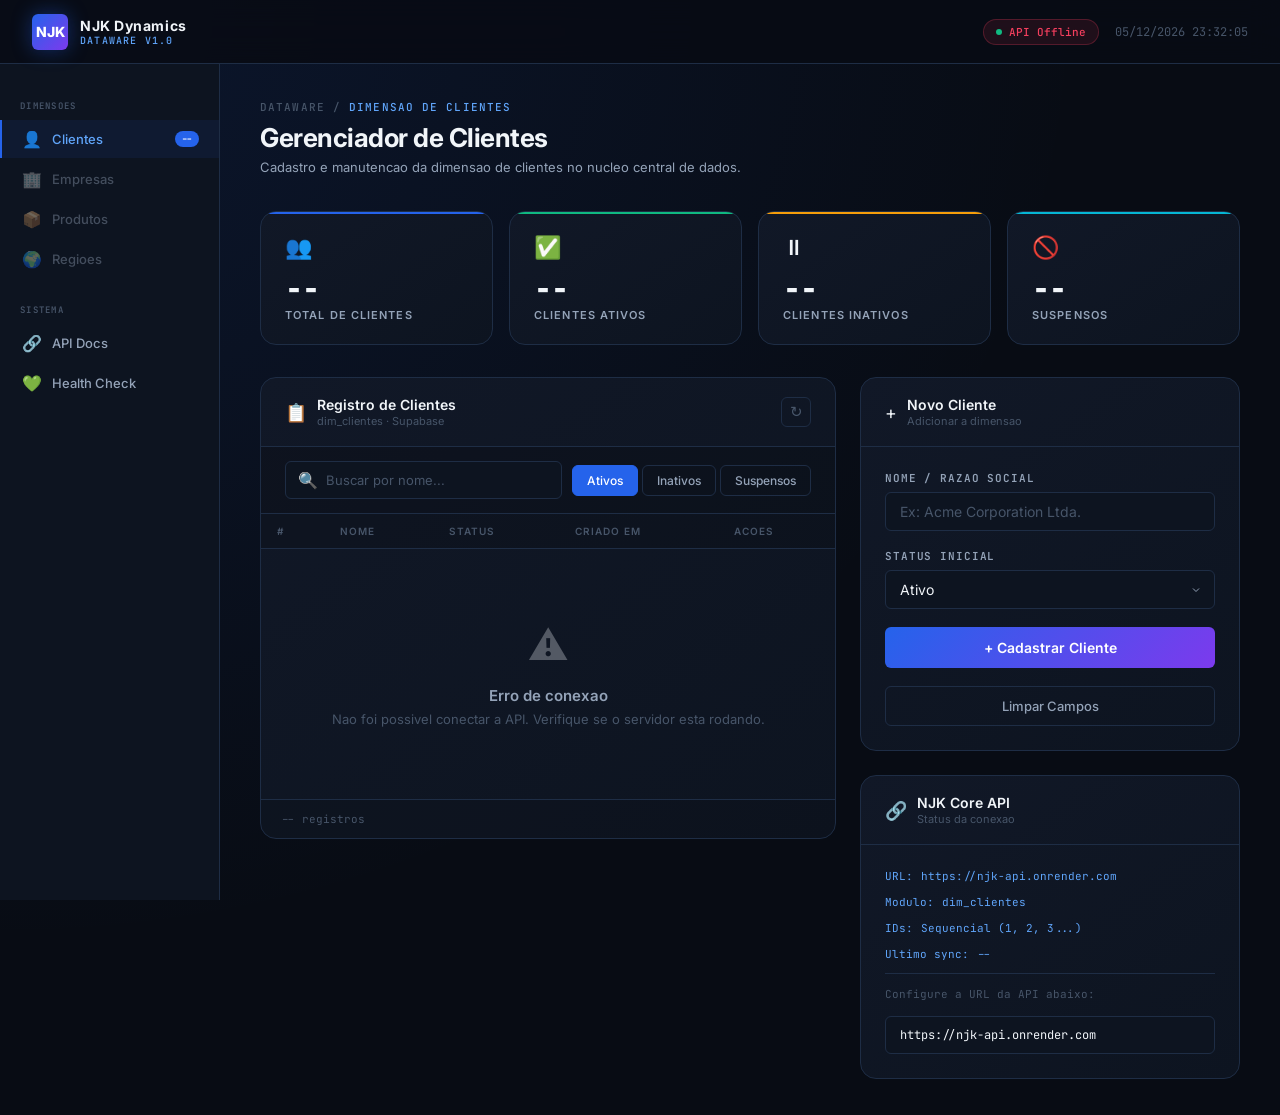
==== apps/dataware/index.html @ 61685c89 "Primeiro deploy do NJK Dynamics" ====
﻿<!DOCTYPE html>
<html lang="pt-BR">
<head>
  <meta charset="UTF-8" />
  <meta name="viewport" content="width=device-width, initial-scale=1.0" />
  <title>NJK Dynamics — Painel DATAWARE</title>
  <meta name="description" content="Painel administrativo corporativo do NJK DATAWARE — gerenciamento centralizado de dimensões de dados." />
  <link rel="preconnect" href="https://fonts.googleapis.com" />
  <link rel="preconnect" href="https://fonts.gstatic.com" crossorigin />
  <link href="https://fonts.googleapis.com/css2?family=Inter:wght@300;400;500;600;700;800&family=JetBrains+Mono:wght@400;500&display=swap" rel="stylesheet" />
  <link rel="stylesheet" href="../../src/styles/tokens.css" />
  <link rel="stylesheet" href="../../src/styles/dataware.css" />
</head>
<body>

  <!-- ══ TOPBAR ══════════════════════════════════════════ -->
  <header class="topbar">
    <div class="topbar-brand">
      <div class="brand-logo">NJK</div>
      <div>
        <div class="brand-name">NJK Dynamics</div>
        <div class="brand-sub">DATAWARE v1.0</div>
      </div>
    </div>
    <div class="topbar-right">
      <div class="status-pill" id="api-status-pill">
        <div class="status-dot"></div>
        <span id="api-status-text">Verificando...</span>
      </div>
      <div class="topbar-clock" id="topbar-clock"></div>
    </div>
  </header>

  <!-- ══ SIDEBAR ═════════════════════════════════════════ -->
  <nav class="sidebar">
    <div class="sidebar-section-label">Dimensoes</div>
    <a class="sidebar-item active" href="#" onclick="return false;">
      <span class="sidebar-icon">&#128100;</span>
      <span>Clientes</span>
      <span class="sidebar-badge" id="badge-count">--</span>
    </a>
    <a class="sidebar-item" href="#" onclick="return false;" style="opacity:.4;cursor:not-allowed">
      <span class="sidebar-icon">&#127970;</span>
      <span>Empresas</span>
    </a>
    <a class="sidebar-item" href="#" onclick="return false;" style="opacity:.4;cursor:not-allowed">
      <span class="sidebar-icon">&#128230;</span>
      <span>Produtos</span>
    </a>
    <a class="sidebar-item" href="#" onclick="return false;" style="opacity:.4;cursor:not-allowed">
      <span class="sidebar-icon">&#127757;</span>
      <span>Regioes</span>
    </a>
    <div class="sidebar-section-label" style="margin-top:12px">Sistema</div>
    <a class="sidebar-item" href="https://njk-api.onrender.com/docs" target="_blank">
      <span class="sidebar-icon">&#128279;</span>
      <span>API Docs</span>
    </a>
    <a class="sidebar-item" href="https://njk-api.onrender.com/health" target="_blank">
      <span class="sidebar-icon">&#128154;</span>
      <span>Health Check</span>
    </a>
  </nav>

  <!-- ══ MODAL DE CONFIRMACAO DE EXCLUSAO ════════════════ -->
  <div class="modal-overlay hidden" id="delete-modal">
    <div class="modal" role="dialog" aria-modal="true" aria-labelledby="modal-title">
      <div class="modal-icon">&#128465;</div>
      <div class="modal-title" id="modal-title">Confirmar Exclusao</div>
      <div class="modal-desc">
        Voce esta prestes a remover permanentemente o cliente<br>
        <span class="modal-cliente-name" id="modal-cliente-name"></span>.<br><br>
        Esta acao nao pode ser desfeita.
      </div>
      <div class="modal-actions">
        <button class="btn-cancel" id="btn-modal-cancel" onclick="closeDeleteModal()">Cancelar</button>
        <button class="btn-confirm-delete" id="btn-modal-confirm" onclick="confirmDelete()">
          <span id="btn-confirm-content">&#128465; Excluir</span>
        </button>
      </div>
    </div>
  </div>

  <!-- ══ MAIN ════════════════════════════════════════════ -->
  <main class="main">

    <!-- Page Header -->
    <div class="page-header">
      <div class="page-breadcrumb">DATAWARE / <span>Dimensao de Clientes</span></div>
      <h1 class="page-title">Gerenciador de Clientes</h1>
      <p class="page-subtitle">Cadastro e manutencao da dimensao de clientes no nucleo central de dados.</p>
    </div>

    <!-- KPI Cards -->
    <div class="kpi-grid">
      <div class="kpi-card blue">
        <span class="kpi-icon">&#128101;</span>
        <div class="kpi-value" id="kpi-total">--</div>
        <div class="kpi-label">Total de Clientes</div>
      </div>
      <div class="kpi-card emerald">
        <span class="kpi-icon">&#9989;</span>
        <div class="kpi-value" id="kpi-ativos">--</div>
        <div class="kpi-label">Clientes Ativos</div>
      </div>
      <div class="kpi-card amber">
        <span class="kpi-icon">&#9208;</span>
        <div class="kpi-value" id="kpi-inativos">--</div>
        <div class="kpi-label">Clientes Inativos</div>
      </div>
      <div class="kpi-card cyan">
        <span class="kpi-icon">&#128683;</span>
        <div class="kpi-value" id="kpi-suspensos">--</div>
        <div class="kpi-label">Suspensos</div>
      </div>
    </div>

    <!-- Content Grid -->
    <div class="content-grid">

      <!-- ── Tabela de Clientes ─────────────────────────── -->
      <div class="panel">
        <div class="panel-header">
          <div class="panel-title-group">
            <span class="panel-icon">&#128203;</span>
            <div>
              <div class="panel-title">Registro de Clientes</div>
              <div class="panel-subtitle">dim_clientes · Supabase</div>
            </div>
          </div>
          <button class="btn-icon" id="btn-refresh" title="Atualizar lista" onclick="loadClientes()">&#8635;</button>
        </div>

        <div class="toolbar">
          <div class="search-box">
            <span style="color:var(--text-muted)">&#128269;</span>
            <input type="text" id="search-input" placeholder="Buscar por nome..." oninput="filterTable()" />
          </div>
          <div class="filter-tabs">
            <button class="filter-tab active" id="tab-ativo"    onclick="setFilter('ativo')">Ativos</button>
            <button class="filter-tab"        id="tab-inativo"  onclick="setFilter('inativo')">Inativos</button>
            <button class="filter-tab"        id="tab-suspenso" onclick="setFilter('suspenso')">Suspensos</button>
          </div>
        </div>

        <div class="table-wrapper">
          <table id="clientes-table">
            <thead>
              <tr>
                <th>#</th>
                <th>Nome</th>
                <th>Status</th>
                <th>Criado em</th>
                <th>Acoes</th>
              </tr>
            </thead>
            <tbody id="clientes-tbody">
              <tr><td colspan="5">
                <div class="empty-state">
                  <div class="empty-icon">&#9203;</div>
                  <div class="empty-title">Carregando dados...</div>
                  <div class="empty-desc">Aguarde a conexao com a API.</div>
                </div>
              </td></tr>
            </tbody>
          </table>
        </div>

        <div class="table-footer">
          <span class="table-footer-info" id="table-info">-- registros</span>
          <span class="table-footer-info" id="table-ts"></span>
        </div>
      </div>

      <!-- ── Painel direito ─────────────────────────────── -->
      <div class="form-panel">

        <!-- Form Novo Cliente -->
        <div class="panel">
          <div class="panel-header">
            <div class="panel-title-group">
              <span class="panel-icon">&#43;</span>
              <div>
                <div class="panel-title">Novo Cliente</div>
                <div class="panel-subtitle">Adicionar a dimensao</div>
              </div>
            </div>
          </div>
          <div class="form-body">
            <div class="form-group">
              <label class="form-label" for="input-nome">Nome / Razao Social</label>
              <input class="form-input" type="text" id="input-nome"
                placeholder="Ex: Acme Corporation Ltda." maxlength="200" autocomplete="off" />
            </div>
            <div class="form-group">
              <label class="form-label" for="input-status">Status Inicial</label>
              <select class="form-input form-select" id="input-status">
                <option value="ativo">Ativo</option>
                <option value="inativo">Inativo</option>
                <option value="suspenso">Suspenso</option>
              </select>
            </div>
            <button class="btn-primary" id="btn-add" onclick="addCliente()">
              <span id="btn-add-content">+ Cadastrar Cliente</span>
            </button>
            <button class="btn-secondary" onclick="clearForm()">Limpar Campos</button>
          </div>
        </div>

        <!-- Status da API -->
        <div class="panel">
          <div class="panel-header">
            <div class="panel-title-group">
              <span class="panel-icon">&#128279;</span>
              <div>
                <div class="panel-title">NJK Core API</div>
                <div class="panel-subtitle">Status da conexao</div>
              </div>
            </div>
          </div>
          <div class="form-body" style="gap:12px">
            <div class="api-url-display"><span>URL:</span><span id="display-api-url">https://njk-api.onrender.com</span></div>
            <div class="api-url-display"><span>Modulo:</span><span>dim_clientes</span></div>
            <div class="api-url-display"><span>IDs:</span><span>Sequencial (1, 2, 3...)</span></div>
            <div class="api-url-display"><span>Ultimo sync:</span><span id="display-last-sync">--</span></div>
            <div class="form-divider"></div>
            <p style="font-size:11px;color:var(--text-muted);font-family:var(--font-mono);line-height:1.6">
              Configure a URL da API abaixo:
            </p>
            <input class="form-input" type="text" id="api-url-input"
              value="https://njk-api.onrender.com"
              style="font-family:var(--font-mono);font-size:12px"
              onchange="onApiUrlChange()" />
          </div>
        </div>

      </div><!-- /form-panel -->
    </div><!-- /content-grid -->
  </main>

  <!-- ══ TOAST CONTAINER ═════════════════════════════════ -->
  <div class="toast-container" id="toast-container"></div>

  <script src="../../src/pages/dataware-clientes.js"></script>
</body>
</html>
---- src/styles/tokens.css ----
﻿/* NJK Dynamics — design tokens (SSOT: master_context.md) */
:root {
  --bg-base:        #080c14;
  --bg-surface:     #0d1420;
  --bg-card:        #111827;
  --bg-input:       #0d1420;
  --border:         #1e2d45;
  --border-focus:   #2563eb;
  --border-glow:    rgba(37, 99, 235, 0.4);
  --accent-blue:    #2563eb;
  --accent-cyan:    #06b6d4;
  --accent-emerald: #10b981;
  --accent-amber:   #f59e0b;
  --accent-rose:    #f43f5e;
  --accent-purple:  #7c3aed;
  --text-primary:   #f1f5f9;
  --text-secondary: #94a3b8;
  --text-muted:     #475569;
  --text-accent:    #60a5fa;
  --gradient-brand: linear-gradient(135deg, #2563eb 0%, #7c3aed 100%);
  --gradient-card:  linear-gradient(145deg, #111827 0%, #0d1420 100%);
  --gradient-glow:  radial-gradient(ellipse at top left, rgba(37,99,235,0.12) 0%, transparent 60%);
  --font-sans:  'Inter', system-ui, sans-serif;
  --font-mono:  'JetBrains Mono', monospace;
  --transition: all 0.22s cubic-bezier(0.4,0,0.2,1);
}
---- src/styles/dataware.css ----
﻿/* ================================================================
   DESIGN SYSTEM -- NJK DATAWARE
================================================================ */
:root {
  --bg-base:        #080c14;
  --bg-surface:     #0d1420;
  --bg-card:        #111827;
  --bg-input:       #0d1420;
  --border:         #1e2d45;
  --border-focus:   #2563eb;
  --border-glow:    rgba(37, 99, 235, 0.4);
  --accent-blue:    #2563eb;
  --accent-cyan:    #06b6d4;
  --accent-emerald: #10b981;
  --accent-amber:   #f59e0b;
  --accent-rose:    #f43f5e;
  --text-primary:   #f1f5f9;
  --text-secondary: #94a3b8;
  --text-muted:     #475569;
  --text-accent:    #60a5fa;
  --gradient-brand: linear-gradient(135deg, #2563eb 0%, #7c3aed 100%);
  --gradient-card:  linear-gradient(145deg, #111827 0%, #0d1420 100%);
  --gradient-glow:  radial-gradient(ellipse at top left, rgba(37,99,235,0.12) 0%, transparent 60%);
  --radius-sm: 6px;
  --radius-md: 10px;
  --radius-lg: 16px;
  --shadow-md:   0 4px 20px rgba(0,0,0,0.6);
  --shadow-glow: 0 0 40px rgba(37,99,235,0.15);
  --font-sans: 'Inter', system-ui, sans-serif;
  --font-mono: 'JetBrains Mono', monospace;
  --transition: all 0.2s cubic-bezier(0.4,0,0.2,1);
}
*, *::before, *::after { box-sizing: border-box; margin: 0; padding: 0; }
html { scroll-behavior: smooth; }
body {
  font-family: var(--font-sans);
  background-color: var(--bg-base);
  color: var(--text-primary);
  min-height: 100vh;
  background-image: var(--gradient-glow);
  overflow-x: hidden;
}
::-webkit-scrollbar { width: 6px; }
::-webkit-scrollbar-track { background: var(--bg-base); }
::-webkit-scrollbar-thumb { background: var(--border); border-radius: 3px; }
::-webkit-scrollbar-thumb:hover { background: var(--accent-blue); }

/* ── TOPBAR ─────────────────────────────────────────── */
.topbar {
  position: fixed; top: 0; left: 0; right: 0; height: 64px;
  background: rgba(8,12,20,0.9);
  backdrop-filter: blur(16px);
  border-bottom: 1px solid var(--border);
  display: flex; align-items: center; justify-content: space-between;
  padding: 0 32px; z-index: 100;
}
.topbar-brand { display: flex; align-items: center; gap: 12px; }
.brand-logo {
  width: 36px; height: 36px;
  background: var(--gradient-brand);
  border-radius: var(--radius-sm);
  display: flex; align-items: center; justify-content: center;
  font-size: 14px; font-weight: 800; color: #fff;
  box-shadow: 0 0 20px rgba(37,99,235,0.4);
}
.brand-name { font-size: 14px; font-weight: 700; letter-spacing: 0.04em; }
.brand-sub  { font-size: 10px; font-weight: 500; letter-spacing: 0.12em; color: var(--text-accent); text-transform: uppercase; font-family: var(--font-mono); }
.topbar-right { display: flex; align-items: center; gap: 16px; }
.status-pill {
  display: flex; align-items: center; gap: 7px;
  padding: 5px 12px;
  background: rgba(16,185,129,0.1);
  border: 1px solid rgba(16,185,129,0.25);
  border-radius: 100px;
  font-size: 11px; font-weight: 500; color: var(--accent-emerald);
  font-family: var(--font-mono); transition: var(--transition);
}
.status-dot { width: 6px; height: 6px; border-radius: 50%; background: var(--accent-emerald); animation: pulse-dot 2s infinite; }
@keyframes pulse-dot { 0%,100%{opacity:1;transform:scale(1)} 50%{opacity:.5;transform:scale(.8)} }
.topbar-clock { font-family: var(--font-mono); font-size: 12px; color: var(--text-muted); }

/* ── SIDEBAR ────────────────────────────────────────── */
.sidebar {
  position: fixed; top: 64px; left: 0;
  width: 220px; height: calc(100vh - 64px);
  background: var(--bg-surface);
  border-right: 1px solid var(--border);
  padding: 24px 0; display: flex; flex-direction: column; gap: 2px; overflow-y: auto;
}
.sidebar-section-label {
  font-size: 9px; font-weight: 600; letter-spacing: 0.14em;
  color: var(--text-muted); text-transform: uppercase;
  padding: 12px 20px 6px; font-family: var(--font-mono);
}
.sidebar-item {
  display: flex; align-items: center; gap: 10px;
  padding: 9px 20px; cursor: pointer;
  font-size: 13px; font-weight: 500; color: var(--text-secondary);
  transition: var(--transition); border-left: 2px solid transparent; text-decoration: none;
}
.sidebar-item:hover { color: var(--text-primary); background: rgba(255,255,255,0.04); }
.sidebar-item.active { color: var(--text-accent); background: rgba(37,99,235,0.08); border-left-color: var(--accent-blue); }
.sidebar-icon { font-size: 16px; width: 20px; text-align: center; }
.sidebar-badge {
  margin-left: auto; background: var(--accent-blue); color: #fff;
  font-size: 9px; font-weight: 700; padding: 2px 7px; border-radius: 100px; font-family: var(--font-mono);
}

/* ── MAIN ───────────────────────────────────────────── */
.main { margin-left: 220px; margin-top: 64px; padding: 36px 40px; min-height: calc(100vh - 64px); }

/* ── PAGE HEADER ────────────────────────────────────── */
.page-header { margin-bottom: 36px; }
.page-breadcrumb { font-size: 11px; font-weight: 500; color: var(--text-muted); text-transform: uppercase; letter-spacing: 0.1em; font-family: var(--font-mono); margin-bottom: 8px; }
.page-breadcrumb span { color: var(--text-accent); }
.page-title { font-size: 26px; font-weight: 700; letter-spacing: -0.5px; line-height: 1.2; }
.page-subtitle { margin-top: 6px; font-size: 13px; color: var(--text-secondary); }

/* ── KPI CARDS ──────────────────────────────────────── */
.kpi-grid { display: grid; grid-template-columns: repeat(auto-fit, minmax(200px, 1fr)); gap: 16px; margin-bottom: 32px; }
.kpi-card {
  background: var(--gradient-card); border: 1px solid var(--border); border-radius: var(--radius-lg);
  padding: 22px 24px; position: relative; overflow: hidden; transition: var(--transition);
}
.kpi-card::before { content:''; position:absolute; top:0; left:0; right:0; height:2px; border-radius:var(--radius-lg) var(--radius-lg) 0 0; }
.kpi-card.blue::before    { background: var(--accent-blue); }
.kpi-card.emerald::before { background: var(--accent-emerald); }
.kpi-card.amber::before   { background: var(--accent-amber); }
.kpi-card.cyan::before    { background: var(--accent-cyan); }
.kpi-card:hover { border-color: rgba(37,99,235,0.35); transform: translateY(-2px); box-shadow: var(--shadow-glow); }
.kpi-icon { font-size: 22px; margin-bottom: 14px; display: block; }
.kpi-value { font-size: 30px; font-weight: 800; letter-spacing: -1px; font-family: var(--font-mono); line-height: 1; margin-bottom: 4px; }
.kpi-label { font-size: 11px; font-weight: 600; text-transform: uppercase; letter-spacing: 0.1em; color: var(--text-secondary); }

/* ── CONTENT GRID ───────────────────────────────────── */
.content-grid { display: grid; grid-template-columns: 1fr 380px; gap: 24px; align-items: start; }

/* ── PANEL ──────────────────────────────────────────── */
.panel { background: var(--gradient-card); border: 1px solid var(--border); border-radius: var(--radius-lg); overflow: hidden; }
.panel-header { display: flex; align-items: center; justify-content: space-between; padding: 18px 24px; border-bottom: 1px solid var(--border); }
.panel-title-group { display: flex; align-items: center; gap: 10px; }
.panel-icon { font-size: 18px; }
.panel-title { font-size: 14px; font-weight: 600; }
.panel-subtitle { font-size: 11px; color: var(--text-muted); margin-top: 1px; }

/* ── TOOLBAR ────────────────────────────────────────── */
.toolbar { display: flex; align-items: center; gap: 10px; padding: 14px 24px; border-bottom: 1px solid var(--border); background: rgba(0,0,0,0.2); }
.search-box { flex:1; display:flex; align-items:center; gap:8px; background:var(--bg-input); border:1px solid var(--border); border-radius:var(--radius-sm); padding:8px 12px; }
.search-box input { background:transparent; border:none; outline:none; color:var(--text-primary); font-family:var(--font-sans); font-size:13px; width:100%; }
.search-box input::placeholder { color:var(--text-muted); }
.filter-tabs { display: flex; gap: 4px; }
.filter-tab { padding:7px 14px; border:1px solid var(--border); border-radius:var(--radius-sm); background:transparent; color:var(--text-secondary); font-size:12px; font-weight:500; cursor:pointer; transition:var(--transition); font-family:var(--font-sans); }
.filter-tab:hover { color:var(--text-primary); border-color:rgba(255,255,255,0.15); }
.filter-tab.active { background:var(--accent-blue); border-color:var(--accent-blue); color:#fff; }

/* ── TABLE ──────────────────────────────────────────── */
.table-wrapper { overflow-x: auto; }
table { width: 100%; border-collapse: collapse; }
thead th { padding:11px 16px; text-align:left; font-size:10px; font-weight:600; letter-spacing:0.1em; text-transform:uppercase; color:var(--text-muted); border-bottom:1px solid var(--border); white-space:nowrap; background:rgba(0,0,0,0.15); }
tbody tr { border-bottom:1px solid rgba(30,45,69,0.6); transition:var(--transition); }
tbody tr:hover { background:rgba(37,99,235,0.04); }
tbody tr:last-child { border-bottom:none; }
tbody td { padding:12px 16px; font-size:13px; vertical-align:middle; }
.td-id { font-family:var(--font-mono); font-size:12px; font-weight:700; color:var(--text-accent); width:50px; }
.td-nome { font-weight: 500; }
.td-date { font-family:var(--font-mono); font-size:11px; color:var(--text-secondary); }

/* ── BADGES ─────────────────────────────────────────── */
.badge { display:inline-flex; align-items:center; gap:5px; padding:3px 10px; border-radius:100px; font-size:11px; font-weight:600; letter-spacing:0.05em; font-family:var(--font-mono); }
.badge::before { content:''; width:5px; height:5px; border-radius:50%; }
.badge-ativo    { background:rgba(16,185,129,0.12); color:var(--accent-emerald); border:1px solid rgba(16,185,129,0.25); }
.badge-ativo::before    { background:var(--accent-emerald); }
.badge-inativo  { background:rgba(148,163,184,0.1); color:var(--text-secondary); border:1px solid rgba(148,163,184,0.2); }
.badge-inativo::before  { background:var(--text-secondary); }
.badge-suspenso { background:rgba(244,63,94,0.1); color:var(--accent-rose); border:1px solid rgba(244,63,94,0.2); }
.badge-suspenso::before { background:var(--accent-rose); }

/* ── TABLE ACTIONS ──────────────────────────────────── */
.table-actions { display: flex; align-items: center; gap: 6px; }
.status-select { background:var(--bg-input); border:1px solid var(--border); border-radius:4px; padding:4px 8px; font-size:11px; color:var(--text-primary); font-family:var(--font-mono); cursor:pointer; outline:none; transition:var(--transition); }
.status-select:focus { border-color: var(--border-focus); }
.btn-delete {
  width: 30px; height: 30px; flex-shrink: 0;
  border: 1px solid rgba(244,63,94,0.25);
  border-radius: var(--radius-sm);
  background: rgba(244,63,94,0.06);
  color: var(--accent-rose);
  cursor: pointer; display: flex; align-items: center; justify-content: center;
  font-size: 14px; transition: var(--transition);
}
.btn-delete:hover {
  background: rgba(244,63,94,0.18);
  border-color: rgba(244,63,94,0.5);
  transform: scale(1.08);
  box-shadow: 0 0 12px rgba(244,63,94,0.2);
}
.btn-delete:active { transform: scale(0.96); }

/* ── TABLE FOOTER ───────────────────────────────────── */
.table-footer { display:flex; align-items:center; justify-content:space-between; padding:12px 20px; border-top:1px solid var(--border); background:rgba(0,0,0,0.1); }
.table-footer-info { font-size:11px; color:var(--text-muted); font-family:var(--font-mono); }

/* ── BTN ICON (refresh) ─────────────────────────────── */
.btn-icon { width:30px; height:30px; border:1px solid var(--border); border-radius:var(--radius-sm); background:transparent; color:var(--text-muted); cursor:pointer; display:flex; align-items:center; justify-content:center; font-size:15px; transition:var(--transition); }
.btn-icon:hover { border-color:rgba(255,255,255,0.2); color:var(--text-primary); background:rgba(255,255,255,0.05); }

/* ── EMPTY STATE ────────────────────────────────────── */
.empty-state { padding: 60px 24px; text-align: center; }
.empty-icon  { font-size: 40px; margin-bottom: 16px; opacity: 0.3; }
.empty-title { font-size: 15px; font-weight: 600; color: var(--text-secondary); margin-bottom: 6px; }
.empty-desc  { font-size: 13px; color: var(--text-muted); }

/* ── FORM ───────────────────────────────────────────── */
.form-panel { display: flex; flex-direction: column; gap: 24px; }
.form-body  { padding: 24px; display: flex; flex-direction: column; gap: 18px; }
.form-group { display: flex; flex-direction: column; gap: 7px; }
.form-label { font-size:11px; font-weight:600; letter-spacing:0.08em; text-transform:uppercase; color:var(--text-secondary); font-family:var(--font-mono); }
.form-input { background:var(--bg-input); border:1px solid var(--border); border-radius:var(--radius-sm); padding:10px 14px; font-family:var(--font-sans); font-size:14px; color:var(--text-primary); outline:none; transition:var(--transition); width:100%; }
.form-input:focus { border-color:var(--border-focus); box-shadow:0 0 0 3px var(--border-glow); }
.form-input::placeholder { color: var(--text-muted); }
.form-select { appearance:none; cursor:pointer; background-image:url("data:image/svg+xml,%3Csvg xmlns='http://www.w3.org/2000/svg' width='12' height='12' viewBox='0 0 24 24' fill='none' stroke='%2394a3b8' stroke-width='2'%3E%3Cpath d='M6 9l6 6 6-6'/%3E%3C/svg%3E"); background-repeat:no-repeat; background-position:right 12px center; padding-right:36px; }
.form-select option { background: var(--bg-card); }
.form-divider { height: 1px; background: var(--border); }
.btn-primary { background:var(--gradient-brand); border:none; border-radius:var(--radius-sm); padding:12px 20px; font-family:var(--font-sans); font-size:14px; font-weight:600; color:#fff; cursor:pointer; transition:var(--transition); width:100%; display:flex; align-items:center; justify-content:center; gap:8px; }
.btn-primary:hover { transform:translateY(-1px); box-shadow:0 8px 24px rgba(37,99,235,0.35); }
.btn-primary:active { transform:translateY(0); }
.btn-primary:disabled { opacity:.5; cursor:not-allowed; transform:none; }
.btn-secondary { background:transparent; border:1px solid var(--border); border-radius:var(--radius-sm); padding:11px 20px; font-family:var(--font-sans); font-size:13px; font-weight:500; color:var(--text-secondary); cursor:pointer; transition:var(--transition); width:100%; }
.btn-secondary:hover { border-color:rgba(255,255,255,0.2); color:var(--text-primary); }

/* ── API CONFIG ─────────────────────────────────────── */
.api-url-display { display:flex; align-items:center; gap:8px; font-family:var(--font-mono); font-size:11px; color:var(--text-muted); }
.api-url-display span { color: var(--text-accent); }

/* ── MODAL DE CONFIRMACAO ───────────────────────────── */
.modal-overlay {
  position: fixed; inset: 0; z-index: 200;
  background: rgba(0,0,0,0.7);
  backdrop-filter: blur(4px);
  display: flex; align-items: center; justify-content: center;
  animation: fade-in 0.2s ease;
}
.modal-overlay.hidden { display: none; }
@keyframes fade-in { from{opacity:0} to{opacity:1} }
.modal {
  background: var(--bg-card); border: 1px solid var(--border);
  border-radius: var(--radius-lg); padding: 32px;
  width: 380px; max-width: 90vw;
  box-shadow: 0 24px 60px rgba(0,0,0,0.7);
  animation: modal-in 0.25s cubic-bezier(0.4,0,0.2,1);
}
@keyframes modal-in { from{opacity:0;transform:scale(0.95) translateY(10px)} to{opacity:1;transform:scale(1) translateY(0)} }
.modal-icon { font-size: 36px; margin-bottom: 16px; text-align: center; }
.modal-title { font-size: 17px; font-weight: 700; text-align: center; margin-bottom: 8px; }
.modal-desc { font-size: 13px; color: var(--text-secondary); text-align: center; line-height: 1.6; margin-bottom: 24px; }
.modal-cliente-name { color: var(--text-primary); font-weight: 600; }
.modal-actions { display: flex; gap: 10px; }
.btn-cancel { flex:1; background:transparent; border:1px solid var(--border); border-radius:var(--radius-sm); padding:11px; font-family:var(--font-sans); font-size:13px; font-weight:500; color:var(--text-secondary); cursor:pointer; transition:var(--transition); }
.btn-cancel:hover { border-color:rgba(255,255,255,0.2); color:var(--text-primary); }
.btn-confirm-delete { flex:1; background:linear-gradient(135deg,#dc2626,#f43f5e); border:none; border-radius:var(--radius-sm); padding:11px; font-family:var(--font-sans); font-size:13px; font-weight:700; color:#fff; cursor:pointer; transition:var(--transition); display:flex; align-items:center; justify-content:center; gap:8px; }
.btn-confirm-delete:hover { transform:translateY(-1px); box-shadow:0 8px 24px rgba(244,63,94,0.35); }
.btn-confirm-delete:disabled { opacity:.5; cursor:not-allowed; transform:none; }

/* ── TOAST ──────────────────────────────────────────── */
.toast-container { position:fixed; bottom:24px; right:24px; z-index:999; display:flex; flex-direction:column; gap:10px; pointer-events:none; }
.toast { pointer-events:auto; display:flex; align-items:flex-start; gap:12px; padding:14px 18px; border-radius:var(--radius-md); background:var(--bg-card); border:1px solid var(--border); box-shadow:var(--shadow-md); min-width:280px; max-width:380px; animation:toast-in 0.35s cubic-bezier(0.4,0,0.2,1); }
.toast.fade-out { animation:toast-out 0.3s cubic-bezier(0.4,0,0.2,1) forwards; }
@keyframes toast-in  { from{opacity:0;transform:translateX(20px)} to{opacity:1;transform:translateX(0)} }
@keyframes toast-out { from{opacity:1} to{opacity:0;transform:translateX(20px)} }
.toast-icon  { font-size:18px; flex-shrink:0; }
.toast-title { font-size:13px; font-weight:600; color:var(--text-primary); margin-bottom:2px; }
.toast-msg   { font-size:12px; color:var(--text-secondary); }
.toast.success { border-left:3px solid var(--accent-emerald); }
.toast.error   { border-left:3px solid var(--accent-rose); }
.toast.info    { border-left:3px solid var(--accent-blue); }

/* ── SPINNER ────────────────────────────────────────── */
.spinner { display:inline-block; width:16px; height:16px; border:2px solid rgba(255,255,255,0.3); border-top-color:#fff; border-radius:50%; animation:spin .6s linear infinite; }
@keyframes spin { to{transform:rotate(360deg)} }

/* ── RESPONSIVE ─────────────────────────────────────── */
@media (max-width:1100px) { .content-grid { grid-template-columns:1fr; } }
@media (max-width:768px)  { .sidebar{display:none} .main{margin-left:0;padding:20px} .topbar{padding:0 20px} }
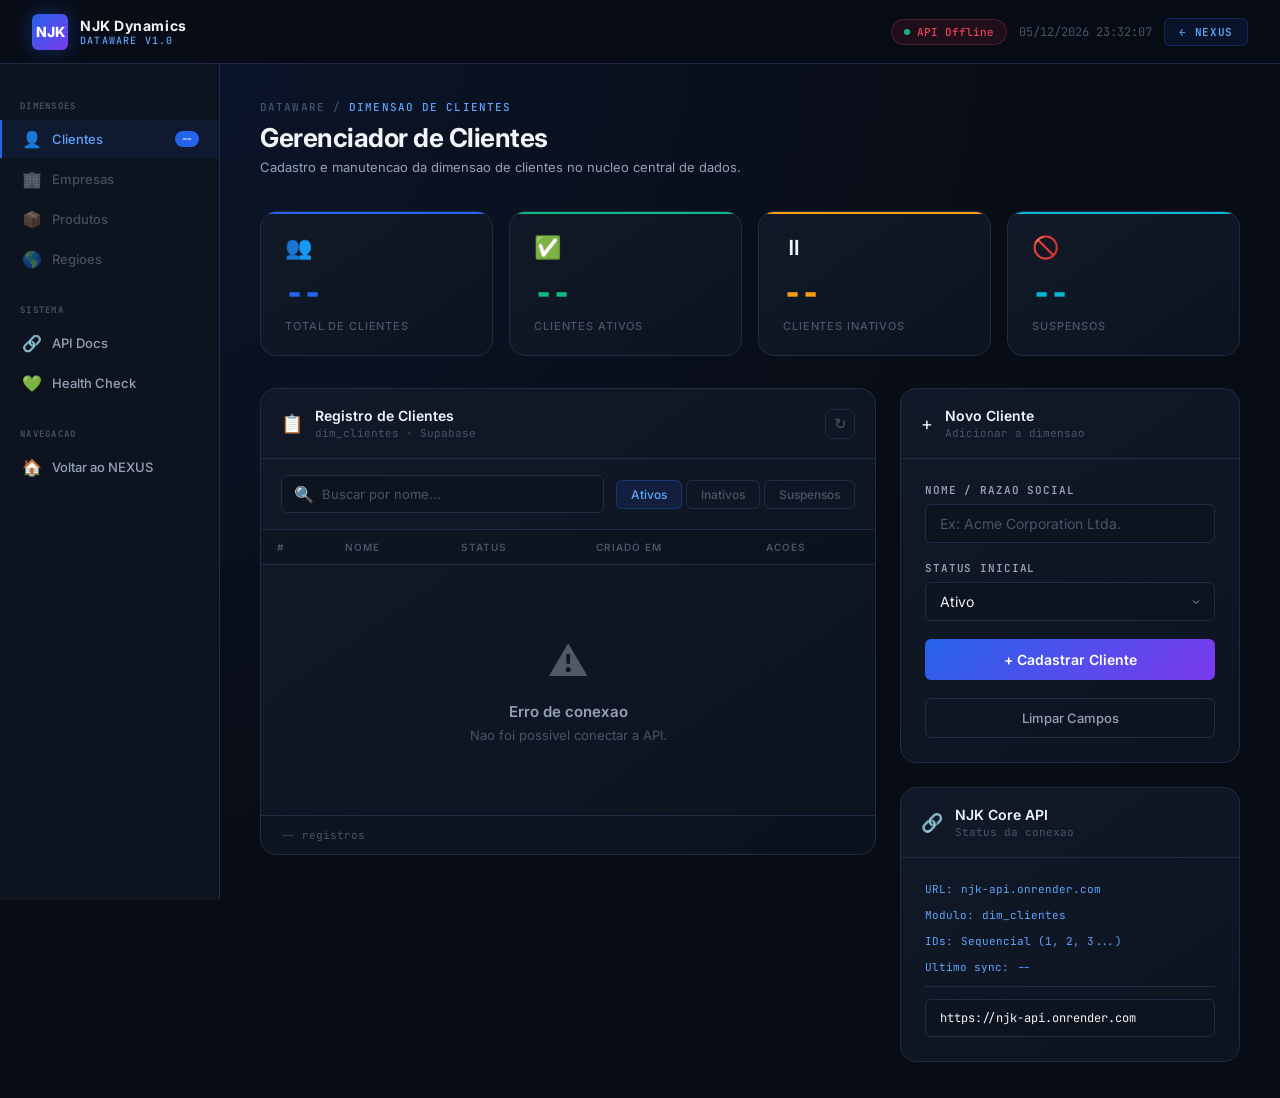
==== commit 96e0515a: "Update print statement from 'Hello' to 'Goodbye'" ====
--- a/apps/dataware/index.html
+++ b/apps/dataware/index.html
@@ -1,19 +1,157 @@
-﻿<!DOCTYPE html>
+<!DOCTYPE html>
 <html lang="pt-BR">
 <head>
   <meta charset="UTF-8" />
   <meta name="viewport" content="width=device-width, initial-scale=1.0" />
   <title>NJK Dynamics — Painel DATAWARE</title>
-  <meta name="description" content="Painel administrativo corporativo do NJK DATAWARE — gerenciamento centralizado de dimensões de dados." />
   <link rel="preconnect" href="https://fonts.googleapis.com" />
   <link rel="preconnect" href="https://fonts.gstatic.com" crossorigin />
   <link href="https://fonts.googleapis.com/css2?family=Inter:wght@300;400;500;600;700;800&family=JetBrains+Mono:wght@400;500&display=swap" rel="stylesheet" />
-  <link rel="stylesheet" href="../../src/styles/tokens.css" />
-  <link rel="stylesheet" href="../../src/styles/dataware.css" />
+  <style>
+:root {
+  --bg-base:#080c14;--bg-surface:#0d1420;--bg-card:#111827;--bg-input:#0d1420;
+  --border:#1e2d45;--border-focus:#2563eb;--border-glow:rgba(37,99,235,0.4);
+  --accent-blue:#2563eb;--accent-cyan:#06b6d4;--accent-emerald:#10b981;
+  --accent-amber:#f59e0b;--accent-rose:#f43f5e;--accent-purple:#7c3aed;
+  --text-primary:#f1f5f9;--text-secondary:#94a3b8;--text-muted:#475569;--text-accent:#60a5fa;
+  --gradient-brand:linear-gradient(135deg,#2563eb 0%,#7c3aed 100%);
+  --gradient-card:linear-gradient(145deg,#111827 0%,#0d1420 100%);
+  --gradient-glow:radial-gradient(ellipse at top left,rgba(37,99,235,0.12) 0%,transparent 60%);
+  --radius-sm:6px;--radius-md:10px;--radius-lg:16px;
+  --shadow-md:0 4px 20px rgba(0,0,0,0.6);
+  --font-sans:'Inter',system-ui,sans-serif;--font-mono:'JetBrains Mono',monospace;
+  --transition:all 0.2s cubic-bezier(0.4,0,0.2,1);
+}
+*,*::before,*::after{box-sizing:border-box;margin:0;padding:0}
+html{scroll-behavior:smooth}
+body{font-family:var(--font-sans);background-color:var(--bg-base);color:var(--text-primary);min-height:100vh;background-image:var(--gradient-glow);overflow-x:hidden}
+::-webkit-scrollbar{width:6px}::-webkit-scrollbar-track{background:var(--bg-base)}::-webkit-scrollbar-thumb{background:var(--border);border-radius:3px}::-webkit-scrollbar-thumb:hover{background:var(--accent-blue)}
+.topbar{position:fixed;top:0;left:0;right:0;height:64px;background:rgba(8,12,20,0.9);backdrop-filter:blur(16px);border-bottom:1px solid var(--border);display:flex;align-items:center;justify-content:space-between;padding:0 32px;z-index:100}
+.topbar-brand{display:flex;align-items:center;gap:12px}
+.brand-logo{width:36px;height:36px;background:var(--gradient-brand);border-radius:var(--radius-sm);display:flex;align-items:center;justify-content:center;font-size:14px;font-weight:800;color:#fff;box-shadow:0 0 20px rgba(37,99,235,0.4)}
+.brand-name{font-size:14px;font-weight:700;letter-spacing:0.04em}
+.brand-sub{font-size:10px;font-weight:500;letter-spacing:0.12em;color:var(--text-accent);text-transform:uppercase;font-family:var(--font-mono)}
+.topbar-right{display:flex;align-items:center;gap:12px}
+.status-pill{display:flex;align-items:center;gap:7px;padding:5px 12px;background:rgba(16,185,129,0.1);border:1px solid rgba(16,185,129,0.25);border-radius:100px;font-size:11px;font-weight:500;color:var(--accent-emerald);font-family:var(--font-mono);transition:var(--transition)}
+.status-dot{width:6px;height:6px;border-radius:50%;background:var(--accent-emerald);animation:pulse-dot 2s infinite}
+@keyframes pulse-dot{0%,100%{opacity:1;transform:scale(1)}50%{opacity:.5;transform:scale(.8)}}
+.topbar-clock{font-family:var(--font-mono);font-size:12px;color:var(--text-muted)}
+.btn-nexus{display:flex;align-items:center;gap:6px;padding:6px 14px;background:rgba(37,99,235,0.1);border:1px solid rgba(37,99,235,0.28);border-radius:var(--radius-sm);font-family:var(--font-mono);font-size:11px;font-weight:600;color:var(--text-accent);cursor:pointer;text-decoration:none;transition:var(--transition);letter-spacing:0.06em}
+.btn-nexus:hover{background:rgba(37,99,235,0.2);border-color:rgba(37,99,235,0.5)}
+.sidebar{position:fixed;top:64px;left:0;width:220px;height:calc(100vh - 64px);background:var(--bg-surface);border-right:1px solid var(--border);padding:24px 0;display:flex;flex-direction:column;gap:2px;overflow-y:auto}
+.sidebar-section-label{font-size:9px;font-weight:600;letter-spacing:0.14em;color:var(--text-muted);text-transform:uppercase;padding:12px 20px 6px;font-family:var(--font-mono)}
+.sidebar-item{display:flex;align-items:center;gap:10px;padding:9px 20px;cursor:pointer;font-size:13px;font-weight:500;color:var(--text-secondary);transition:var(--transition);border-left:2px solid transparent;text-decoration:none}
+.sidebar-item:hover{color:var(--text-primary);background:rgba(255,255,255,0.04)}
+.sidebar-item.active{color:var(--text-accent);background:rgba(37,99,235,0.08);border-left-color:var(--accent-blue)}
+.sidebar-icon{font-size:16px;width:20px;text-align:center}
+.sidebar-badge{margin-left:auto;background:var(--accent-blue);color:#fff;font-size:9px;font-weight:700;padding:2px 7px;border-radius:100px;font-family:var(--font-mono)}
+.main{margin-left:220px;margin-top:64px;padding:36px 40px;min-height:calc(100vh - 64px)}
+.page-header{margin-bottom:36px}
+.page-breadcrumb{font-size:11px;font-weight:500;color:var(--text-muted);text-transform:uppercase;letter-spacing:0.1em;font-family:var(--font-mono);margin-bottom:8px}
+.page-breadcrumb span{color:var(--text-accent)}
+.page-title{font-size:26px;font-weight:700;letter-spacing:-0.5px;line-height:1.2}
+.page-subtitle{margin-top:6px;font-size:13px;color:var(--text-secondary)}
+.kpi-grid{display:grid;grid-template-columns:repeat(auto-fit,minmax(200px,1fr));gap:16px;margin-bottom:32px}
+.kpi-card{background:var(--gradient-card);border:1px solid var(--border);border-radius:var(--radius-lg);padding:22px 24px;position:relative;overflow:hidden;transition:var(--transition)}
+.kpi-card::before{content:'';position:absolute;top:0;left:0;right:0;height:2px;border-radius:var(--radius-lg) var(--radius-lg) 0 0}
+.kpi-card.blue::before{background:var(--accent-blue)}.kpi-card.emerald::before{background:var(--accent-emerald)}.kpi-card.amber::before{background:var(--accent-amber)}.kpi-card.cyan::before{background:var(--accent-cyan)}
+.kpi-card:hover{transform:translateY(-2px);box-shadow:var(--shadow-md)}
+.kpi-icon{font-size:22px;margin-bottom:12px;display:block}
+.kpi-value{font-size:32px;font-weight:800;font-family:var(--font-mono);letter-spacing:-1px;margin-bottom:4px}
+.kpi-card.blue .kpi-value{color:var(--accent-blue)}.kpi-card.emerald .kpi-value{color:var(--accent-emerald)}.kpi-card.amber .kpi-value{color:var(--accent-amber)}.kpi-card.cyan .kpi-value{color:var(--accent-cyan)}
+.kpi-label{font-size:11px;font-weight:500;color:var(--text-muted);text-transform:uppercase;letter-spacing:0.08em}
+.content-grid{display:grid;grid-template-columns:1fr 340px;gap:24px;align-items:start}
+.panel{background:var(--gradient-card);border:1px solid var(--border);border-radius:var(--radius-lg);overflow:hidden}
+.panel-header{display:flex;align-items:center;justify-content:space-between;padding:18px 20px;border-bottom:1px solid var(--border)}
+.panel-title-group{display:flex;align-items:center;gap:12px}
+.panel-icon{font-size:18px}
+.panel-title{font-size:14px;font-weight:600}
+.panel-subtitle{font-size:11px;color:var(--text-muted);font-family:var(--font-mono);margin-top:2px}
+.toolbar{display:flex;align-items:center;gap:12px;padding:16px 20px;border-bottom:1px solid var(--border);flex-wrap:wrap}
+.search-box{display:flex;align-items:center;gap:8px;background:var(--bg-input);border:1px solid var(--border);border-radius:var(--radius-sm);padding:8px 12px;flex:1;min-width:180px}
+.search-box input{background:transparent;border:none;outline:none;font-size:13px;color:var(--text-primary);width:100%;font-family:var(--font-sans)}
+.search-box input::placeholder{color:var(--text-muted)}
+.filter-tabs{display:flex;gap:4px}
+.filter-tab{background:transparent;border:1px solid var(--border);border-radius:var(--radius-sm);padding:6px 14px;font-size:12px;font-weight:500;color:var(--text-muted);cursor:pointer;transition:var(--transition);font-family:var(--font-sans)}
+.filter-tab:hover{color:var(--text-primary);border-color:rgba(255,255,255,0.15)}
+.filter-tab.active{background:rgba(37,99,235,0.12);border-color:rgba(37,99,235,0.35);color:var(--text-accent)}
+.table-wrapper{overflow-x:auto}
+table{width:100%;border-collapse:collapse}
+thead th{padding:11px 16px;text-align:left;font-size:10px;font-weight:600;letter-spacing:0.1em;text-transform:uppercase;color:var(--text-muted);border-bottom:1px solid var(--border);white-space:nowrap;background:rgba(0,0,0,0.15)}
+tbody tr{border-bottom:1px solid rgba(30,45,69,0.6);transition:var(--transition)}
+tbody tr:hover{background:rgba(37,99,235,0.04)}
+tbody tr:last-child{border-bottom:none}
+tbody td{padding:12px 16px;font-size:13px;vertical-align:middle}
+.td-id{font-family:var(--font-mono);font-size:12px;font-weight:700;color:var(--text-accent);width:50px}
+.td-nome{font-weight:500}
+.td-date{font-family:var(--font-mono);font-size:11px;color:var(--text-secondary)}
+.badge{display:inline-flex;align-items:center;gap:5px;padding:3px 10px;border-radius:100px;font-size:11px;font-weight:600;letter-spacing:0.05em;font-family:var(--font-mono)}
+.badge::before{content:'';width:5px;height:5px;border-radius:50%}
+.badge-ativo{background:rgba(16,185,129,0.12);color:var(--accent-emerald);border:1px solid rgba(16,185,129,0.25)}.badge-ativo::before{background:var(--accent-emerald)}
+.badge-inativo{background:rgba(148,163,184,0.1);color:var(--text-secondary);border:1px solid rgba(148,163,184,0.2)}.badge-inativo::before{background:var(--text-secondary)}
+.badge-suspenso{background:rgba(244,63,94,0.1);color:var(--accent-rose);border:1px solid rgba(244,63,94,0.2)}.badge-suspenso::before{background:var(--accent-rose)}
+.table-actions{display:flex;align-items:center;gap:6px}
+.status-select{background:var(--bg-input);border:1px solid var(--border);border-radius:4px;padding:4px 8px;font-size:11px;color:var(--text-primary);font-family:var(--font-mono);cursor:pointer;outline:none;transition:var(--transition)}
+.status-select:focus{border-color:var(--border-focus)}
+.btn-delete{width:30px;height:30px;flex-shrink:0;border:1px solid rgba(244,63,94,0.25);border-radius:var(--radius-sm);background:rgba(244,63,94,0.06);color:var(--accent-rose);cursor:pointer;display:flex;align-items:center;justify-content:center;font-size:14px;transition:var(--transition)}
+.btn-delete:hover{background:rgba(244,63,94,0.18);border-color:rgba(244,63,94,0.5);transform:scale(1.08)}
+.table-footer{display:flex;align-items:center;justify-content:space-between;padding:12px 20px;border-top:1px solid var(--border);background:rgba(0,0,0,0.1)}
+.table-footer-info{font-size:11px;color:var(--text-muted);font-family:var(--font-mono)}
+.btn-icon{width:30px;height:30px;border:1px solid var(--border);border-radius:var(--radius-sm);background:transparent;color:var(--text-muted);cursor:pointer;display:flex;align-items:center;justify-content:center;font-size:15px;transition:var(--transition)}
+.btn-icon:hover{border-color:rgba(255,255,255,0.2);color:var(--text-primary);background:rgba(255,255,255,0.05)}
+.empty-state{padding:60px 24px;text-align:center}
+.empty-icon{font-size:40px;margin-bottom:16px;opacity:0.3}
+.empty-title{font-size:15px;font-weight:600;color:var(--text-secondary);margin-bottom:6px}
+.empty-desc{font-size:13px;color:var(--text-muted)}
+.form-panel{display:flex;flex-direction:column;gap:24px}
+.form-body{padding:24px;display:flex;flex-direction:column;gap:18px}
+.form-group{display:flex;flex-direction:column;gap:7px}
+.form-label{font-size:11px;font-weight:600;letter-spacing:0.08em;text-transform:uppercase;color:var(--text-secondary);font-family:var(--font-mono)}
+.form-input{background:var(--bg-input);border:1px solid var(--border);border-radius:var(--radius-sm);padding:10px 14px;font-family:var(--font-sans);font-size:14px;color:var(--text-primary);outline:none;transition:var(--transition);width:100%}
+.form-input:focus{border-color:var(--border-focus);box-shadow:0 0 0 3px var(--border-glow)}
+.form-input::placeholder{color:var(--text-muted)}
+.form-select{appearance:none;cursor:pointer;background-image:url("data:image/svg+xml,%3Csvg xmlns='http://www.w3.org/2000/svg' width='12' height='12' viewBox='0 0 24 24' fill='none' stroke='%2394a3b8' stroke-width='2'%3E%3Cpath d='M6 9l6 6 6-6'/%3E%3C/svg%3E");background-repeat:no-repeat;background-position:right 12px center;padding-right:36px}
+.form-select option{background:var(--bg-card)}
+.form-divider{height:1px;background:var(--border)}
+.btn-primary{background:var(--gradient-brand);border:none;border-radius:var(--radius-sm);padding:12px 20px;font-family:var(--font-sans);font-size:14px;font-weight:600;color:#fff;cursor:pointer;transition:var(--transition);width:100%;display:flex;align-items:center;justify-content:center;gap:8px}
+.btn-primary:hover{transform:translateY(-1px);box-shadow:0 8px 24px rgba(37,99,235,0.35)}
+.btn-primary:disabled{opacity:.5;cursor:not-allowed;transform:none}
+.btn-secondary{background:transparent;border:1px solid var(--border);border-radius:var(--radius-sm);padding:11px 20px;font-family:var(--font-sans);font-size:13px;font-weight:500;color:var(--text-secondary);cursor:pointer;transition:var(--transition);width:100%}
+.btn-secondary:hover{border-color:rgba(255,255,255,0.2);color:var(--text-primary)}
+.api-url-display{display:flex;align-items:center;gap:8px;font-family:var(--font-mono);font-size:11px;color:var(--text-muted)}
+.api-url-display span{color:var(--text-accent)}
+.modal-overlay{position:fixed;inset:0;z-index:200;background:rgba(0,0,0,0.7);backdrop-filter:blur(4px);display:flex;align-items:center;justify-content:center;animation:fade-in 0.2s ease}
+.modal-overlay.hidden{display:none}
+@keyframes fade-in{from{opacity:0}to{opacity:1}}
+.modal{background:var(--bg-card);border:1px solid var(--border);border-radius:var(--radius-lg);padding:32px;width:380px;max-width:90vw;box-shadow:0 24px 60px rgba(0,0,0,0.7);animation:modal-in 0.25s cubic-bezier(0.4,0,0.2,1)}
+@keyframes modal-in{from{opacity:0;transform:scale(0.95) translateY(10px)}to{opacity:1;transform:scale(1) translateY(0)}}
+.modal-icon{font-size:36px;margin-bottom:16px;text-align:center}
+.modal-title{font-size:17px;font-weight:700;text-align:center;margin-bottom:8px}
+.modal-desc{font-size:13px;color:var(--text-secondary);text-align:center;line-height:1.6;margin-bottom:24px}
+.modal-cliente-name{color:var(--text-primary);font-weight:600}
+.modal-actions{display:flex;gap:10px}
+.btn-cancel{flex:1;background:transparent;border:1px solid var(--border);border-radius:var(--radius-sm);padding:11px;font-family:var(--font-sans);font-size:13px;font-weight:500;color:var(--text-secondary);cursor:pointer;transition:var(--transition)}
+.btn-cancel:hover{border-color:rgba(255,255,255,0.2);color:var(--text-primary)}
+.btn-confirm-delete{flex:1;background:linear-gradient(135deg,#dc2626,#f43f5e);border:none;border-radius:var(--radius-sm);padding:11px;font-family:var(--font-sans);font-size:13px;font-weight:700;color:#fff;cursor:pointer;transition:var(--transition);display:flex;align-items:center;justify-content:center;gap:8px}
+.btn-confirm-delete:hover{transform:translateY(-1px);box-shadow:0 8px 24px rgba(244,63,94,0.35)}
+.btn-confirm-delete:disabled{opacity:.5;cursor:not-allowed;transform:none}
+.toast-container{position:fixed;bottom:24px;right:24px;z-index:999;display:flex;flex-direction:column;gap:10px;pointer-events:none}
+.toast{pointer-events:auto;display:flex;align-items:flex-start;gap:12px;padding:14px 18px;border-radius:var(--radius-md);background:var(--bg-card);border:1px solid var(--border);box-shadow:var(--shadow-md);min-width:280px;max-width:380px;animation:toast-in 0.35s cubic-bezier(0.4,0,0.2,1)}
+.toast.fade-out{animation:toast-out 0.3s cubic-bezier(0.4,0,0.2,1) forwards}
+@keyframes toast-in{from{opacity:0;transform:translateX(20px)}to{opacity:1;transform:translateX(0)}}
+@keyframes toast-out{from{opacity:1}to{opacity:0;transform:translateX(20px)}}
+.toast-icon{font-size:18px;flex-shrink:0}
+.toast-title{font-size:13px;font-weight:600;color:var(--text-primary);margin-bottom:2px}
+.toast-msg{font-size:12px;color:var(--text-secondary)}
+.toast.success{border-left:3px solid var(--accent-emerald)}.toast.error{border-left:3px solid var(--accent-rose)}.toast.info{border-left:3px solid var(--accent-blue)}
+.spinner{display:inline-block;width:16px;height:16px;border:2px solid rgba(255,255,255,0.3);border-top-color:#fff;border-radius:50%;animation:spin .6s linear infinite}
+@keyframes spin{to{transform:rotate(360deg)}}
+@media(max-width:1100px){.content-grid{grid-template-columns:1fr}}
+@media(max-width:768px){.sidebar{display:none}.main{margin-left:0;padding:20px}.topbar{padding:0 20px}}
+  </style>
 </head>
 <body>
 
-  <!-- ══ TOPBAR ══════════════════════════════════════════ -->
   <header class="topbar">
     <div class="topbar-brand">
       <div class="brand-logo">NJK</div>
@@ -28,169 +166,120 @@
         <span id="api-status-text">Verificando...</span>
       </div>
       <div class="topbar-clock" id="topbar-clock"></div>
+      <a class="btn-nexus" href="https://njkdynamics.vercel.app">← NEXUS</a>
     </div>
   </header>
 
-  <!-- ══ SIDEBAR ═════════════════════════════════════════ -->
   <nav class="sidebar">
     <div class="sidebar-section-label">Dimensoes</div>
     <a class="sidebar-item active" href="#" onclick="return false;">
-      <span class="sidebar-icon">&#128100;</span>
+      <span class="sidebar-icon">👤</span>
       <span>Clientes</span>
       <span class="sidebar-badge" id="badge-count">--</span>
     </a>
     <a class="sidebar-item" href="#" onclick="return false;" style="opacity:.4;cursor:not-allowed">
-      <span class="sidebar-icon">&#127970;</span>
-      <span>Empresas</span>
+      <span class="sidebar-icon">🏢</span><span>Empresas</span>
     </a>
     <a class="sidebar-item" href="#" onclick="return false;" style="opacity:.4;cursor:not-allowed">
-      <span class="sidebar-icon">&#128230;</span>
-      <span>Produtos</span>
+      <span class="sidebar-icon">📦</span><span>Produtos</span>
     </a>
     <a class="sidebar-item" href="#" onclick="return false;" style="opacity:.4;cursor:not-allowed">
-      <span class="sidebar-icon">&#127757;</span>
-      <span>Regioes</span>
+      <span class="sidebar-icon">🌎</span><span>Regioes</span>
     </a>
     <div class="sidebar-section-label" style="margin-top:12px">Sistema</div>
     <a class="sidebar-item" href="https://njk-api.onrender.com/docs" target="_blank">
-      <span class="sidebar-icon">&#128279;</span>
-      <span>API Docs</span>
+      <span class="sidebar-icon">🔗</span><span>API Docs</span>
     </a>
     <a class="sidebar-item" href="https://njk-api.onrender.com/health" target="_blank">
-      <span class="sidebar-icon">&#128154;</span>
-      <span>Health Check</span>
+      <span class="sidebar-icon">💚</span><span>Health Check</span>
+    </a>
+    <div class="sidebar-section-label" style="margin-top:12px">Navegacao</div>
+    <a class="sidebar-item" href="https://njkdynamics.vercel.app">
+      <span class="sidebar-icon">🏠</span><span>Voltar ao NEXUS</span>
     </a>
   </nav>
 
-  <!-- ══ MODAL DE CONFIRMACAO DE EXCLUSAO ════════════════ -->
   <div class="modal-overlay hidden" id="delete-modal">
-    <div class="modal" role="dialog" aria-modal="true" aria-labelledby="modal-title">
-      <div class="modal-icon">&#128465;</div>
-      <div class="modal-title" id="modal-title">Confirmar Exclusao</div>
+    <div class="modal" role="dialog" aria-modal="true">
+      <div class="modal-icon">🗑️</div>
+      <div class="modal-title">Confirmar Exclusao</div>
       <div class="modal-desc">
         Voce esta prestes a remover permanentemente o cliente<br>
         <span class="modal-cliente-name" id="modal-cliente-name"></span>.<br><br>
         Esta acao nao pode ser desfeita.
       </div>
       <div class="modal-actions">
-        <button class="btn-cancel" id="btn-modal-cancel" onclick="closeDeleteModal()">Cancelar</button>
+        <button class="btn-cancel" onclick="closeDeleteModal()">Cancelar</button>
         <button class="btn-confirm-delete" id="btn-modal-confirm" onclick="confirmDelete()">
-          <span id="btn-confirm-content">&#128465; Excluir</span>
+          <span id="btn-confirm-content">🗑️ Excluir</span>
         </button>
       </div>
     </div>
   </div>
 
-  <!-- ══ MAIN ════════════════════════════════════════════ -->
   <main class="main">
-
-    <!-- Page Header -->
     <div class="page-header">
       <div class="page-breadcrumb">DATAWARE / <span>Dimensao de Clientes</span></div>
       <h1 class="page-title">Gerenciador de Clientes</h1>
       <p class="page-subtitle">Cadastro e manutencao da dimensao de clientes no nucleo central de dados.</p>
     </div>
 
-    <!-- KPI Cards -->
     <div class="kpi-grid">
-      <div class="kpi-card blue">
-        <span class="kpi-icon">&#128101;</span>
-        <div class="kpi-value" id="kpi-total">--</div>
-        <div class="kpi-label">Total de Clientes</div>
-      </div>
-      <div class="kpi-card emerald">
-        <span class="kpi-icon">&#9989;</span>
-        <div class="kpi-value" id="kpi-ativos">--</div>
-        <div class="kpi-label">Clientes Ativos</div>
-      </div>
-      <div class="kpi-card amber">
-        <span class="kpi-icon">&#9208;</span>
-        <div class="kpi-value" id="kpi-inativos">--</div>
-        <div class="kpi-label">Clientes Inativos</div>
-      </div>
-      <div class="kpi-card cyan">
-        <span class="kpi-icon">&#128683;</span>
-        <div class="kpi-value" id="kpi-suspensos">--</div>
-        <div class="kpi-label">Suspensos</div>
-      </div>
+      <div class="kpi-card blue"><span class="kpi-icon">👥</span><div class="kpi-value" id="kpi-total">--</div><div class="kpi-label">Total de Clientes</div></div>
+      <div class="kpi-card emerald"><span class="kpi-icon">✅</span><div class="kpi-value" id="kpi-ativos">--</div><div class="kpi-label">Clientes Ativos</div></div>
+      <div class="kpi-card amber"><span class="kpi-icon">⏸</span><div class="kpi-value" id="kpi-inativos">--</div><div class="kpi-label">Clientes Inativos</div></div>
+      <div class="kpi-card cyan"><span class="kpi-icon">🚫</span><div class="kpi-value" id="kpi-suspensos">--</div><div class="kpi-label">Suspensos</div></div>
     </div>
 
-    <!-- Content Grid -->
     <div class="content-grid">
-
-      <!-- ── Tabela de Clientes ─────────────────────────── -->
       <div class="panel">
         <div class="panel-header">
           <div class="panel-title-group">
-            <span class="panel-icon">&#128203;</span>
+            <span class="panel-icon">📋</span>
             <div>
               <div class="panel-title">Registro de Clientes</div>
               <div class="panel-subtitle">dim_clientes · Supabase</div>
             </div>
           </div>
-          <button class="btn-icon" id="btn-refresh" title="Atualizar lista" onclick="loadClientes()">&#8635;</button>
+          <button class="btn-icon" id="btn-refresh" title="Atualizar lista" onclick="loadClientes()">↻</button>
         </div>
-
         <div class="toolbar">
           <div class="search-box">
-            <span style="color:var(--text-muted)">&#128269;</span>
+            <span style="color:var(--text-muted)">🔍</span>
             <input type="text" id="search-input" placeholder="Buscar por nome..." oninput="filterTable()" />
           </div>
           <div class="filter-tabs">
-            <button class="filter-tab active" id="tab-ativo"    onclick="setFilter('ativo')">Ativos</button>
-            <button class="filter-tab"        id="tab-inativo"  onclick="setFilter('inativo')">Inativos</button>
-            <button class="filter-tab"        id="tab-suspenso" onclick="setFilter('suspenso')">Suspensos</button>
+            <button class="filter-tab active" id="tab-ativo" onclick="setFilter('ativo')">Ativos</button>
+            <button class="filter-tab" id="tab-inativo" onclick="setFilter('inativo')">Inativos</button>
+            <button class="filter-tab" id="tab-suspenso" onclick="setFilter('suspenso')">Suspensos</button>
           </div>
         </div>
-
         <div class="table-wrapper">
           <table id="clientes-table">
-            <thead>
-              <tr>
-                <th>#</th>
-                <th>Nome</th>
-                <th>Status</th>
-                <th>Criado em</th>
-                <th>Acoes</th>
-              </tr>
-            </thead>
+            <thead><tr><th>#</th><th>Nome</th><th>Status</th><th>Criado em</th><th>Acoes</th></tr></thead>
             <tbody id="clientes-tbody">
-              <tr><td colspan="5">
-                <div class="empty-state">
-                  <div class="empty-icon">&#9203;</div>
-                  <div class="empty-title">Carregando dados...</div>
-                  <div class="empty-desc">Aguarde a conexao com a API.</div>
-                </div>
-              </td></tr>
+              <tr><td colspan="5"><div class="empty-state"><div class="empty-icon">⏳</div><div class="empty-title">Carregando dados...</div><div class="empty-desc">Aguarde a conexao com a API.</div></div></td></tr>
             </tbody>
           </table>
         </div>
-
         <div class="table-footer">
           <span class="table-footer-info" id="table-info">-- registros</span>
           <span class="table-footer-info" id="table-ts"></span>
         </div>
       </div>
 
-      <!-- ── Painel direito ─────────────────────────────── -->
       <div class="form-panel">
-
-        <!-- Form Novo Cliente -->
         <div class="panel">
           <div class="panel-header">
             <div class="panel-title-group">
-              <span class="panel-icon">&#43;</span>
-              <div>
-                <div class="panel-title">Novo Cliente</div>
-                <div class="panel-subtitle">Adicionar a dimensao</div>
-              </div>
+              <span class="panel-icon">+</span>
+              <div><div class="panel-title">Novo Cliente</div><div class="panel-subtitle">Adicionar a dimensao</div></div>
             </div>
           </div>
           <div class="form-body">
             <div class="form-group">
               <label class="form-label" for="input-nome">Nome / Razao Social</label>
-              <input class="form-input" type="text" id="input-nome"
-                placeholder="Ex: Acme Corporation Ltda." maxlength="200" autocomplete="off" />
+              <input class="form-input" type="text" id="input-nome" placeholder="Ex: Acme Corporation Ltda." maxlength="200" autocomplete="off" />
             </div>
             <div class="form-group">
               <label class="form-label" for="input-status">Status Inicial</label>
@@ -207,40 +296,224 @@
           </div>
         </div>
 
-        <!-- Status da API -->
         <div class="panel">
           <div class="panel-header">
             <div class="panel-title-group">
-              <span class="panel-icon">&#128279;</span>
-              <div>
-                <div class="panel-title">NJK Core API</div>
-                <div class="panel-subtitle">Status da conexao</div>
-              </div>
+              <span class="panel-icon">🔗</span>
+              <div><div class="panel-title">NJK Core API</div><div class="panel-subtitle">Status da conexao</div></div>
             </div>
           </div>
           <div class="form-body" style="gap:12px">
-            <div class="api-url-display"><span>URL:</span><span id="display-api-url">https://njk-api.onrender.com</span></div>
+            <div class="api-url-display"><span>URL:</span><span id="display-api-url">njk-api.onrender.com</span></div>
             <div class="api-url-display"><span>Modulo:</span><span>dim_clientes</span></div>
             <div class="api-url-display"><span>IDs:</span><span>Sequencial (1, 2, 3...)</span></div>
             <div class="api-url-display"><span>Ultimo sync:</span><span id="display-last-sync">--</span></div>
             <div class="form-divider"></div>
-            <p style="font-size:11px;color:var(--text-muted);font-family:var(--font-mono);line-height:1.6">
-              Configure a URL da API abaixo:
-            </p>
-            <input class="form-input" type="text" id="api-url-input"
-              value="https://njk-api.onrender.com"
-              style="font-family:var(--font-mono);font-size:12px"
-              onchange="onApiUrlChange()" />
+            <input class="form-input" type="text" id="api-url-input" value="https://njk-api.onrender.com" style="font-family:var(--font-mono);font-size:12px" onchange="onApiUrlChange()" />
           </div>
         </div>
-
-      </div><!-- /form-panel -->
-    </div><!-- /content-grid -->
+      </div>
+    </div>
   </main>
 
-  <!-- ══ TOAST CONTAINER ═════════════════════════════════ -->
   <div class="toast-container" id="toast-container"></div>
 
-  <script src="../../src/pages/dataware-clientes.js"></script>
+  <script>
+    let API_URL = 'https://njk-api.onrender.com';
+    let currentFilter = 'ativo';
+    let allClientes = [];
+    let pendingDeleteId = null;
+    let pendingDeleteNome = '';
+
+    function onApiUrlChange() {
+      API_URL = document.getElementById('api-url-input').value.replace(/\/$/, '');
+      document.getElementById('display-api-url').textContent = API_URL.replace(/https?:\/\//, '');
+      checkApiHealth(); loadClientes();
+    }
+    function updateClock() {
+      const now = new Date();
+      document.getElementById('topbar-clock').textContent =
+        now.toLocaleDateString('pt-BR') + '  ' + now.toLocaleTimeString('pt-BR', { hour:'2-digit', minute:'2-digit', second:'2-digit' });
+    }
+    updateClock(); setInterval(updateClock, 1000);
+    function showToast(type, title, msg) {
+      const icons = { success:'✅', error:'❌', info:'ℹ️' };
+      const c = document.getElementById('toast-container');
+      const t = document.createElement('div');
+      t.className = 'toast ' + type;
+      t.innerHTML = '<span class="toast-icon">' + icons[type] + '</span><div><div class="toast-title">' + title + '</div><div class="toast-msg">' + msg + '</div></div>';
+      c.appendChild(t);
+      setTimeout(() => { t.classList.add('fade-out'); setTimeout(() => t.remove(), 300); }, 3500);
+    }
+    async function checkApiHealth() {
+      const pill = document.getElementById('api-status-pill');
+      const label = document.getElementById('api-status-text');
+      try {
+        const r = await fetch(API_URL + '/health', { signal: AbortSignal.timeout(15000) });
+        if (r.ok) {
+          pill.style.cssText = 'background:rgba(16,185,129,0.1);border-color:rgba(16,185,129,0.25);color:var(--accent-emerald)';
+          label.textContent = 'API Online';
+        } else throw new Error();
+      } catch {
+        pill.style.cssText = 'background:rgba(244,63,94,0.1);border-color:rgba(244,63,94,0.25);color:var(--accent-rose)';
+        label.textContent = 'API Offline';
+      }
+    }
+    async function loadClientes() {
+      const btn = document.getElementById('btn-refresh');
+      btn.style.opacity = '0.5';
+      try {
+        const [rA, rI, rS] = await Promise.all([
+          fetch(API_URL + '/api/clientes?status=ativo&limite=500'),
+          fetch(API_URL + '/api/clientes?status=inativo&limite=500'),
+          fetch(API_URL + '/api/clientes?status=suspenso&limite=500'),
+        ]);
+        let ativos = [], inativos = [], suspensos = [];
+        if (rA.ok) { const d = await rA.json(); ativos = d.clientes || []; }
+        if (rI.ok) { const d = await rI.json(); inativos = d.clientes || []; }
+        if (rS.ok) { const d = await rS.json(); suspensos = d.clientes || []; }
+        const total = ativos.length + inativos.length + suspensos.length;
+        document.getElementById('kpi-total').textContent = total;
+        document.getElementById('kpi-ativos').textContent = ativos.length;
+        document.getElementById('kpi-inativos').textContent = inativos.length;
+        document.getElementById('kpi-suspensos').textContent = suspensos.length;
+        document.getElementById('badge-count').textContent = total;
+        if (currentFilter === 'ativo') allClientes = ativos;
+        if (currentFilter === 'inativo') allClientes = inativos;
+        if (currentFilter === 'suspenso') allClientes = suspensos;
+        renderTable(allClientes);
+        const ts = new Date().toLocaleTimeString('pt-BR');
+        document.getElementById('display-last-sync').textContent = ts;
+        document.getElementById('table-ts').textContent = 'Atualizado as ' + ts;
+      } catch {
+        renderError('Nao foi possivel conectar a API.');
+      } finally {
+        btn.style.opacity = '1';
+      }
+    }
+    function renderTable(data) {
+      const tbody = document.getElementById('clientes-tbody');
+      if (!data || data.length === 0) {
+        tbody.innerHTML = '<tr><td colspan="5"><div class="empty-state"><div class="empty-icon">📭</div><div class="empty-title">Nenhum cliente encontrado</div><div class="empty-desc">Cadastre um novo cliente pelo formulario ao lado.</div></div></td></tr>';
+        document.getElementById('table-info').textContent = '0 registros';
+        return;
+      }
+      tbody.innerHTML = data.map(c => {
+        const statusOpts = ['ativo','inativo','suspenso'].map(s =>
+          '<option value="' + s + '"' + (c.status === s ? ' selected' : '') + '>' + s.charAt(0).toUpperCase() + s.slice(1) + '</option>'
+        ).join('');
+        return '<tr data-nome="' + escAttr((c.nome||'').toLowerCase()) + '">' +
+          '<td class="td-id">#' + c.id + '</td>' +
+          '<td class="td-nome">' + escHtml(c.nome) + '</td>' +
+          '<td><span class="badge badge-' + c.status + '">' + c.status + '</span></td>' +
+          '<td class="td-date">' + formatDate(c.criado_em) + '</td>' +
+          '<td><div class="table-actions">' +
+            '<select class="status-select" onchange="updateStatus(' + c.id + ', this.value)">' + statusOpts + '</select>' +
+            '<button class="btn-delete" onclick="openDeleteModal(' + c.id + ', \'' + escJs(c.nome) + '\')">🗑️</button>' +
+          '</div></td></tr>';
+      }).join('');
+      document.getElementById('table-info').textContent = data.length + ' registro' + (data.length !== 1 ? 's' : '');
+    }
+    function renderError(msg) {
+      document.getElementById('clientes-tbody').innerHTML =
+        '<tr><td colspan="5"><div class="empty-state"><div class="empty-icon">⚠️</div><div class="empty-title">Erro de conexao</div><div class="empty-desc">' + msg + '</div></div></td></tr>';
+    }
+    function filterTable() {
+      const q = document.getElementById('search-input').value.toLowerCase();
+      document.querySelectorAll('#clientes-tbody tr[data-nome]').forEach(row => {
+        row.style.display = row.dataset.nome.includes(q) ? '' : 'none';
+      });
+    }
+    function setFilter(status) {
+      currentFilter = status;
+      document.querySelectorAll('.filter-tab').forEach(t => t.classList.remove('active'));
+      document.getElementById('tab-' + status).classList.add('active');
+      loadClientes();
+    }
+    async function addCliente() {
+      const nome = document.getElementById('input-nome').value.trim();
+      const status = document.getElementById('input-status').value;
+      if (!nome) { showToast('error', 'Campo obrigatorio', 'Informe o nome do cliente.'); document.getElementById('input-nome').focus(); return; }
+      const btn = document.getElementById('btn-add');
+      const content = document.getElementById('btn-add-content');
+      btn.disabled = true;
+      content.innerHTML = '<span class="spinner"></span> Cadastrando...';
+      try {
+        const r = await fetch(API_URL + '/api/clientes', {
+          method: 'POST',
+          headers: { 'Content-Type': 'application/json' },
+          body: JSON.stringify({ nome, status }),
+        });
+        const data = await r.json();
+        if (r.ok && data.sucesso) {
+          showToast('success', 'Cliente cadastrado!', '"' + nome + '" adicionado como #' + data.cliente.id + '.');
+          clearForm(); loadClientes();
+        } else {
+          showToast('error', 'Erro ao cadastrar', data.detail || 'Verifique a API.');
+        }
+      } catch {
+        showToast('error', 'Erro de conexao', 'Nao foi possivel conectar a API.');
+      } finally {
+        btn.disabled = false;
+        content.innerHTML = '+ Cadastrar Cliente';
+      }
+    }
+    async function updateStatus(id, novoStatus) {
+      try {
+        const r = await fetch(API_URL + '/api/clientes/' + id + '/status', {
+          method: 'PATCH',
+          headers: { 'Content-Type': 'application/json' },
+          body: JSON.stringify({ status: novoStatus }),
+        });
+        const data = await r.json();
+        if (r.ok && data.sucesso) {
+          showToast('success', 'Status atualizado', 'Cliente #' + id + ' -> "' + novoStatus + '".');
+          loadClientes();
+        } else { showToast('error', 'Erro ao atualizar', data.detail || 'Tente novamente.'); }
+      } catch { showToast('error', 'Erro de conexao', 'Nao foi possivel atualizar o status.'); }
+    }
+    function openDeleteModal(id, nome) {
+      pendingDeleteId = id; pendingDeleteNome = nome;
+      document.getElementById('modal-cliente-name').textContent = '"' + nome + '" (ID #' + id + ')';
+      document.getElementById('delete-modal').classList.remove('hidden');
+      document.getElementById('btn-confirm-content').innerHTML = '🗑️ Excluir';
+      document.getElementById('btn-modal-confirm').disabled = false;
+    }
+    function closeDeleteModal() {
+      pendingDeleteId = null; pendingDeleteNome = '';
+      document.getElementById('delete-modal').classList.add('hidden');
+    }
+    async function confirmDelete() {
+      if (!pendingDeleteId) return;
+      const id = pendingDeleteId; const nome = pendingDeleteNome;
+      const btn = document.getElementById('btn-modal-confirm');
+      btn.disabled = true;
+      document.getElementById('btn-confirm-content').innerHTML = '<span class="spinner"></span> Excluindo...';
+      try {
+        const r = await fetch(API_URL + '/api/clientes/' + id, { method: 'DELETE' });
+        const data = await r.json();
+        if (r.ok && data.sucesso) {
+          closeDeleteModal();
+          showToast('success', 'Cliente excluido', '"' + nome + '" removido com sucesso.');
+          loadClientes();
+        } else { showToast('error', 'Erro ao excluir', data.detail || 'Tente novamente.'); closeDeleteModal(); }
+      } catch { showToast('error', 'Erro de conexao', 'Nao foi possivel excluir.'); closeDeleteModal(); }
+    }
+    document.getElementById('delete-modal').addEventListener('click', function(e) { if (e.target === this) closeDeleteModal(); });
+    function clearForm() { document.getElementById('input-nome').value = ''; document.getElementById('input-status').value = 'ativo'; }
+    function escHtml(s) { return String(s||'').replace(/&/g,'&amp;').replace(/</g,'&lt;').replace(/>/g,'&gt;').replace(/"/g,'&quot;'); }
+    function escAttr(s) { return escHtml(s); }
+    function escJs(s) { return String(s||'').replace(/'/g,"\\'").replace(/\\/g,'\\\\'); }
+    function formatDate(iso) {
+      if (!iso) return '--';
+      try { return new Date(iso).toLocaleString('pt-BR',{day:'2-digit',month:'2-digit',year:'numeric',hour:'2-digit',minute:'2-digit'}); }
+      catch { return iso; }
+    }
+    document.getElementById('input-nome').addEventListener('keydown', e => { if (e.key === 'Enter') addCliente(); });
+    document.addEventListener('keydown', e => { if (e.key === 'Escape') closeDeleteModal(); });
+    checkApiHealth(); loadClientes();
+    setInterval(checkApiHealth, 30000);
+    setInterval(loadClientes, 60000);
+  </script>
 </body>
-</html>+</html>
